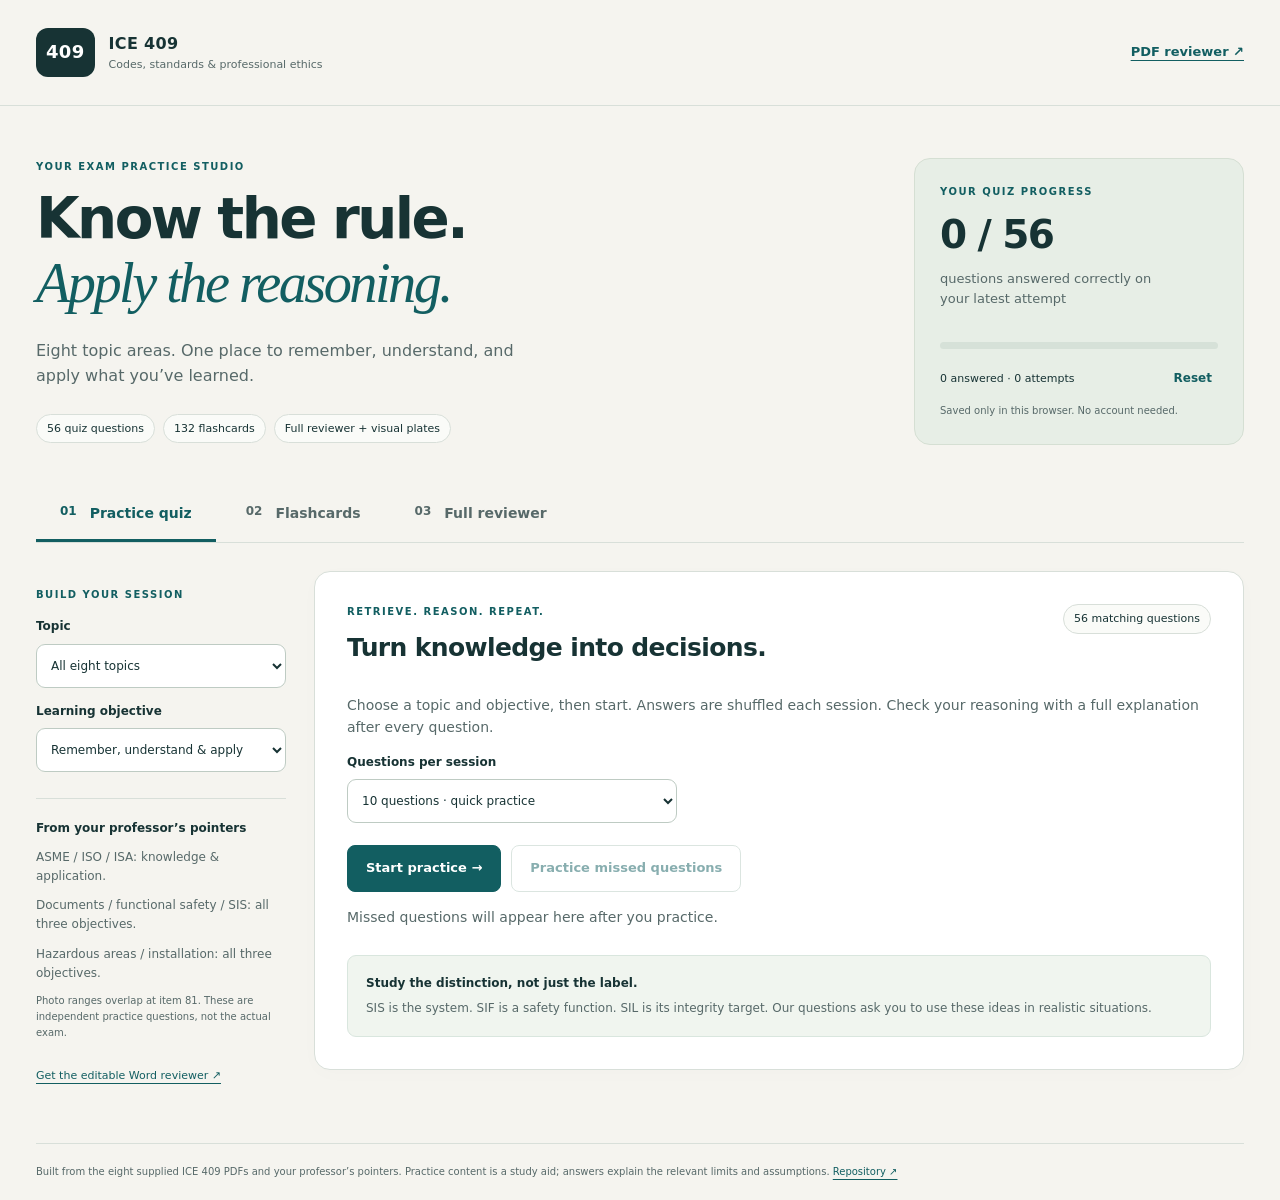
==== index.html @ d495e58f "Add interactive ICE 409 quizzes, flashcards and searchable reviewer" ====
<!doctype html>
<html lang="en">
<head>
<meta charset="utf-8"><meta name="viewport" content="width=device-width, initial-scale=1">
<meta name="theme-color" content="#133e45">
<meta name="description" content="ICE 409 practice quizzes, flashcards and a complete reviewer for ASME, ISO, ISA, functional safety, hazardous areas and installation.">
<title>ICE 409 · Practice studio</title>
<link rel="stylesheet" href="interactive/style.css">
<script defer src="interactive/core.js"></script><script defer src="interactive/data.js"></script><script defer src="interactive/app.js"></script>
</head>
<body>
<a class="skip" href="#main">Skip to study content</a>
<header><a class="brand" href="index.html" aria-label="ICE 409 Practice studio home"><span class="brand-icon">409</span><span>ICE 409<small>Codes, standards & professional ethics</small></span></a><a class="download" href="reviewers/ICE409_Complete_Reviewer.pdf">PDF reviewer ↗</a></header>
<main id="main">
<section class="intro"><div><p class="eyebrow">YOUR EXAM PRACTICE STUDIO</p><h1>Know the rule.<br><em>Apply the reasoning.</em></h1><p class="lead">Eight topic areas. One place to remember, understand, and apply what you’ve learned.</p><div class="chips"><span>56 quiz questions</span><span id="card-count"></span><span>Full reviewer + visual plates</span></div></div><aside class="progress-card"><p class="eyebrow">YOUR QUIZ PROGRESS</p><strong id="progress-number">0 / 56</strong><p>questions answered correctly on your latest attempt</p><progress id="progress-bar" value="0" max="56" aria-label="Questions answered correctly on latest attempt"></progress><div class="progress-foot"><span id="attempts">0 answered · 0 attempts</span><button class="text-btn" id="reset-progress">Reset</button></div><small id="storage-status">Saved only in this browser. No account needed.</small></aside></section>
<nav class="tabs" aria-label="Study modes"><button class="tab active" data-mode="quiz" aria-pressed="true">01 <span>Practice quiz</span></button><button class="tab" data-mode="cards" aria-pressed="false">02 <span>Flashcards</span></button><button class="tab" data-mode="reader" aria-pressed="false">03 <span>Full reviewer</span></button></nav>
<div class="study-layout"><aside class="filters"><p class="eyebrow">BUILD YOUR SESSION</p><label for="topic">Topic</label><select id="topic"><option value="all">All eight topics</option></select><label for="level">Learning objective</label><select id="level"><option value="all">Remember, understand & apply</option><option>Remember</option><option>Understand</option><option>Apply</option></select><div class="pointer-note"><strong>From your professor’s pointers</strong><p>ASME / ISO / ISA: knowledge & application.</p><p>Documents / functional safety / SIS: all three objectives.</p><p>Hazardous areas / installation: all three objectives.</p><small>Photo ranges overlap at item 81. These are independent practice questions, not the actual exam.</small></div><a href="reviewers/ICE409_Complete_Reviewer.docx" class="word-link">Get the editable Word reviewer ↗</a></aside>
<div class="content">
<section id="quiz-panel" class="panel" aria-labelledby="quiz-title"><div id="quiz-setup"><div class="section-title"><div><p class="eyebrow">RETRIEVE. REASON. REPEAT.</p><h2 id="quiz-title">Turn knowledge into decisions.</h2></div><span class="badge" id="available-count"></span></div><p class="muted">Choose a topic and objective, then start. Answers are shuffled each session. Check your reasoning with a full explanation after every question.</p><label for="length">Questions per session</label><select id="length"><option value="10">10 questions · quick practice</option><option value="20">20 questions · deeper practice</option><option value="all">All matching questions</option></select><div class="actions"><button class="primary" id="start-quiz">Start practice <span aria-hidden="true">→</span></button><button class="secondary" id="start-missed">Practice missed questions</button></div><p id="missed-info" class="small muted"></p><div class="callout"><strong>Study the distinction, not just the label.</strong><p>SIS is the system. SIF is a safety function. SIL is its integrity target. Our questions ask you to use these ideas in realistic situations.</p></div></div>
<div id="quiz-active" hidden><div class="session-top"><span id="question-step"></span><button id="finish-early" class="text-btn">Finish session</button></div><progress id="session-progress" value="0" max="10" aria-label="Session completion"></progress><div class="question-meta" id="question-meta"></div><h2 id="question-prompt" tabindex="-1"></h2><fieldset id="choices"><legend class="sr-only">Choose one answer</legend></fieldset><div class="actions"><button class="primary" id="check-answer" disabled>Check answer</button><button class="primary" id="next-question" hidden>Next question →</button></div><div id="feedback" role="status" aria-live="polite" hidden></div></div>
<div id="quiz-results" hidden><p class="eyebrow">SESSION COMPLETE</p><h2 id="result-title" tabindex="-1">Your results</h2><div id="score" class="score"></div><p id="score-summary"></p><div class="actions"><button class="primary" id="retry-missed">Retry session mistakes</button><button class="secondary" id="new-session">New session</button></div><div id="review-answers"></div></div></section>
<section id="cards-panel" class="panel" hidden aria-labelledby="cards-title"><div class="section-title"><div><p class="eyebrow">ACTIVE RECALL</p><h2 id="cards-title">Explain it before you flip.</h2></div><span class="badge" id="flash-step"></span></div><p class="muted">Say your answer first, reveal it, then decide whether to keep the card in your review pile. Your card ratings stay in this browser.</p><div class="card-toolbar"><label class="check-label"><input type="checkbox" id="only-review"> Only cards needing review</label><button class="secondary compact" id="shuffle-cards">Shuffle cards</button></div><div id="flashcard"><div id="flash-meta" class="question-meta"></div><h3 id="flash-prompt"></h3><div id="flash-answer" hidden></div><button id="flip-card" class="primary">Reveal answer</button></div><div class="actions" id="card-rating" hidden><button class="secondary" id="card-again">Review again</button><button class="primary" id="card-known">I knew this ✓</button></div><div class="card-navigation"><button class="text-btn" id="card-prev">← Previous</button><span id="card-status" class="small muted" aria-live="polite"></span><button class="text-btn" id="card-next">Next →</button></div><p class="small muted">“I knew this” is a self-assessment. Quiz progress is tracked separately.</p></section>
<section id="reader-panel" class="panel" hidden aria-labelledby="reader-title"><p class="eyebrow">YOUR COMPLETE REFERENCE</p><h2 id="reader-title">Read for understanding.</h2><p class="muted">The full reviewer, including worked examples, practice banks and original quiz answers. Topic filters apply to chapters; the objective filter applies to quizzes and cards.</p><label for="search">Search the reviewer</label><input id="search" type="search" placeholder="Try: proof test, T4, QA, corrosion…"><p id="search-count" class="small muted" aria-live="polite"></p><div class="reader-actions"><button id="expand-all" class="text-btn">Expand matches</button><button id="collapse-all" class="text-btn">Collapse chapters</button></div><div class="callout"><strong>Read the corrections before memorizing.</strong><p>Dust zones are 20/21/22; dust groups are IIIA/IIIB/IIIC. SIL is assigned to a function. The source’s ISO 9001:2026 publication claims are unverified. See “Source map and corrections” for the full notes.</p></div><div id="reader-chapters"></div><h3 class="visual-heading">Original visual references</h3><p class="muted small">Open an image to zoom. Original slide charts are retained as references; apply the reviewer’s corrections and edition-specific limitations.</p><div id="visual-gallery"></div></section>
</div></div><footer>Built from the eight supplied ICE 409 PDFs and your professor’s pointers. Practice content is a study aid; answers explain the relevant limits and assumptions. <a href="https://github.com/23-07297-dev/codes">Repository ↗</a></footer>
</main>
<dialog id="reset-dialog"><h2>Reset your study progress?</h2><p>This clears quiz history and flashcard ratings on this browser. Your files and repository are unaffected.</p><div class="actions"><button id="cancel-reset" class="secondary">Keep progress</button><button id="confirm-reset" class="primary">Reset progress</button></div></dialog>
<dialog id="visual-dialog" class="image-dialog"><div class="session-top"><button id="zoom-visual" class="text-btn">Zoom to original size</button><button id="close-visual" class="secondary compact">Close image</button></div><h2 id="visual-title"></h2><div id="visual-frame" class="zoom-frame"><img id="visual-image" alt=""></div><p id="visual-source" class="small muted"></p></dialog>
<noscript><p class="noscript">Enable JavaScript for interactive practice, or open the <a href="reviewers/ICE409_Complete_Reviewer.pdf">PDF reviewer</a>.</p></noscript>
</body></html>
---- interactive/style.css ----
:root{--bg:#f5f4ef;--ink:#173334;--muted:#576969;--teal:#125e61;--line:#d8dfd9;--white:#fff;--soft:#edf3ee;--red:#9c3438;--green:#166348}*{box-sizing:border-box}body{margin:0;background:var(--bg);color:var(--ink);font-family:system-ui,-apple-system,BlinkMacSystemFont,"Segoe UI",sans-serif;line-height:1.6}button,input,select{font:inherit}button,a,input,select{touch-action:manipulation}button{cursor:pointer}button:disabled{cursor:not-allowed;opacity:.5}a{color:var(--teal);text-underline-offset:4px}button:focus-visible,a:focus-visible,select:focus-visible,input:focus-visible,summary:focus-visible{outline:3px solid #d49b32;outline-offset:4px}[hidden]{display:none!important}header{max-width:1280px;margin:auto;padding:28px 36px;display:flex;justify-content:space-between;align-items:center;border-bottom:1px solid var(--line);gap:20px}.brand{display:flex;gap:14px;align-items:center;text-decoration:none;font-weight:750;color:var(--ink);letter-spacing:.02em}.brand small{display:block;font-size:11px;color:var(--muted);font-weight:500;letter-spacing:0}.brand-icon{background:var(--ink);color:white;border-radius:12px;padding:10px;font-size:18px}.download{font-size:13px;font-weight:650;white-space:nowrap}main{max-width:1280px;margin:auto;padding:0 36px}.intro{display:grid;grid-template-columns:1fr 330px;gap:70px;align-items:center;padding:52px 0 42px}.eyebrow{font-size:10px;letter-spacing:.15em;font-weight:800;margin:0 0 12px;color:var(--teal)}h1{font-size:clamp(34px,4.4vw,57px);line-height:1.13;letter-spacing:-.045em;margin:0 0 22px;font-weight:720}h1 em{font-family:Georgia,serif;font-weight:400;color:var(--teal)}.lead{max-width:510px;color:var(--muted);font-size:16px}.chips{display:flex;flex-wrap:wrap;gap:8px;margin-top:25px}.chips span,.badge{font-size:11px;border:1px solid var(--line);border-radius:30px;padding:5px 10px;white-space:nowrap;background:#fafbf8}.progress-card{background:#e7eee6;padding:25px;border:1px solid #d5dfd3;border-radius:16px}.progress-card strong{display:block;font-size:39px;line-height:1.2;letter-spacing:-.04em}.progress-card p:not(.eyebrow){font-size:13px;color:var(--muted);max-width:235px;margin:10px 0 18px}.progress-card small{font-size:10px;color:var(--muted);display:block}progress{appearance:none;border:none;background:#d6e1d8;width:100%;height:7px;border-radius:8px;overflow:hidden}progress::-webkit-progress-bar{background:#d6e1d8}progress::-webkit-progress-value{background:var(--teal);border-radius:8px}progress::-moz-progress-bar{background:var(--teal)}.progress-foot{display:flex;justify-content:space-between;align-items:center;font-size:11px;margin:9px 0}.text-btn{background:none;border:0;padding:6px;color:var(--teal);font-weight:650;font-size:12px}.tabs{display:flex;gap:6px;border-bottom:1px solid var(--line);margin-bottom:28px}.tab{border:0;border-bottom:3px solid transparent;background:none;padding:15px 24px;color:var(--muted);font-size:12px;font-weight:700;display:flex;gap:13px}.tab span{font-size:14px}.tab.active{color:var(--teal);border-bottom-color:var(--teal)}.study-layout{display:grid;grid-template-columns:250px minmax(0,1fr);gap:28px;align-items:start}.filters{padding:16px 0;position:sticky;top:12px}label{display:block;font-size:12px;font-weight:700;margin:14px 0 7px}select,input[type=search]{width:100%;border:1px solid #becbc3;border-radius:9px;padding:11px 10px;background:white;color:var(--ink);font-size:12px;min-height:44px}select{padding-right:5px}.pointer-note{margin:26px 0 20px;border-top:1px solid var(--line);padding-top:20px;font-size:12px}.pointer-note p{color:var(--muted);margin:10px 0}.pointer-note small{display:block;font-size:10px;color:var(--muted)}.word-link{font-size:11px}.panel{background:var(--white);border:1px solid var(--line);border-radius:16px;padding:32px;min-height:430px;box-shadow:0 4px 20px #17333404}.section-title{display:flex;justify-content:space-between;align-items:start;gap:16px}h2{font-size:25px;line-height:1.3;letter-spacing:-.025em;margin:0 0 15px}h3{font-size:20px;line-height:1.5}.muted{color:var(--muted)}.small{font-size:12px}.panel>.muted,.panel>div>.muted{font-size:14px}.actions{display:flex;flex-wrap:wrap;gap:10px;margin:22px 0 14px}.primary,.secondary{border:1px solid var(--teal);border-radius:8px;padding:12px 18px;font-size:13px;font-weight:700;min-height:44px}.primary{background:var(--teal);color:white}.primary:hover:not(:disabled){background:#0c494c}.secondary{background:white;color:var(--teal);border-color:#b8ccc2}.secondary:hover{background:var(--soft)}.compact{padding:8px 12px;font-size:11px}.callout{border:1px solid #d9e6de;background:#f0f5ef;padding:18px;border-radius:9px;margin:27px 0 0;font-size:12px}.callout p{margin:6px 0 0;color:var(--muted)}#length{max-width:330px}.session-top{display:flex;justify-content:space-between;font-size:12px;color:var(--muted);margin-bottom:9px}.question-meta{display:flex;gap:7px;flex-wrap:wrap;margin:22px 0 13px}.question-meta span{font-size:10px;background:var(--soft);border-radius:5px;padding:3px 8px;color:var(--teal);font-weight:650}#question-prompt{font-size:23px;line-height:1.45}fieldset{padding:0;border:0;margin:22px 0}.choice{display:flex;gap:12px;align-items:center;border:1px solid var(--line);padding:14px;border-radius:10px;margin:10px 0;cursor:pointer;font-size:13px;font-weight:500}.choice:has(input:checked){border-color:var(--teal);background:#f0f6f2}.choice.correct{border-color:var(--green);background:#eaf5ee}.choice.wrong{border-color:var(--red);background:#fbefec}.choice input{accent-color:var(--teal);flex-shrink:0;width:17px;height:17px}.choice-letter{font-size:11px;font-weight:750;color:var(--muted)}#feedback{border-radius:10px;padding:18px;margin:20px 0;background:#edf5ee;border-left:4px solid var(--green);font-size:14px}#feedback.incorrect{background:#fcf2ed;border-left-color:var(--red)}#feedback strong{display:block;margin-bottom:6px}#feedback p{margin:0}.score{font-size:56px;color:var(--teal);font-weight:750;letter-spacing:-.05em}#review-answers{margin-top:30px}.answer-review{padding:17px 0;border-top:1px solid var(--line);font-size:13px}.answer-review summary{cursor:pointer;font-weight:700}.answer-review p{color:var(--muted)}.answer-review small{display:block;color:var(--teal)}.card-toolbar{display:flex;align-items:center;justify-content:space-between;gap:12px;margin:20px 0}.check-label{display:flex;align-items:center;gap:9px;margin:0;font-size:12px}.check-label input{width:18px;height:18px;accent-color:var(--teal)}#flashcard{padding:25px;border:1px solid #cbdcd2;background:#f7faf6;border-radius:14px;min-height:280px}#flashcard .question-meta{margin-top:0}#flash-prompt{font-size:23px;margin:20px 0}#flash-answer{border-top:1px solid var(--line);padding-top:18px;font-size:14px;margin-bottom:20px;white-space:pre-line}#flash-answer p{color:var(--muted)}.card-navigation{display:flex;justify-content:space-between;align-items:center;gap:10px;margin-top:14px}.reader-actions{display:flex;gap:15px;margin:10px 0}.chapter{border-bottom:1px solid var(--line);padding:17px 0}.chapter summary{font-size:16px;font-weight:700;cursor:pointer;line-height:1.5}.chapter-body{font-size:13px;line-height:1.8;padding:8px 0 12px;overflow-wrap:anywhere}.chapter-body h3{font-size:16px;color:var(--teal);margin:25px 0 10px}.chapter-body p{margin:12px 0}.chapter-body ul,.chapter-body ol{padding-left:22px}.table-wrap{overflow:auto;margin:18px 0}table{border-collapse:collapse;width:100%;font-size:11px;min-width:380px}th,td{padding:10px;border:1px solid var(--line);text-align:left;vertical-align:top}th{background:var(--soft)}.visual-heading{margin-top:35px}#visual-gallery{display:grid;grid-template-columns:1fr 1fr;gap:16px}.visual{border:1px solid var(--line);border-radius:8px;overflow:hidden;margin:0}.visual img{width:100%;height:150px;object-fit:contain;background:#f0f2ec;display:block}.visual figcaption{padding:12px;font-size:11px;line-height:1.5}.visual small{display:block;color:var(--muted);font-size:10px}footer{font-size:10px;color:var(--muted);border-top:1px solid var(--line);margin:40px 0 20px;padding-top:20px;max-width:100%}footer a{white-space:nowrap}dialog{max-width:440px;padding:30px;border:1px solid var(--line);border-radius:14px;color:var(--ink)}dialog::backdrop{background:#102d2bb0}.sr-only{position:absolute;width:1px;height:1px;padding:0;overflow:hidden;clip:rect(0,0,0,0);white-space:nowrap}.skip{position:absolute;top:-100px;background:white;padding:10px;z-index:10}.skip:focus{top:0}.noscript{padding:25px;background:white}.empty{padding:30px 0;color:var(--muted)}
@media(max-width:950px){.intro{gap:30px;grid-template-columns:1fr 280px}.study-layout{grid-template-columns:210px minmax(0,1fr);gap:20px}.panel{padding:24px}.tab{padding:13px 18px}.section-title{flex-direction:column;gap:5px}.badge{align-self:flex-start}}
@media(max-width:700px){header{padding:18px 20px}.brand small{font-size:9px;max-width:180px}.brand-icon{font-size:14px;padding:8px}.download{font-size:10px}main{padding:0 18px}.intro{padding:30px 0 24px;grid-template-columns:1fr;gap:25px}.progress-card{padding:19px}.progress-card strong{font-size:32px}.progress-card p:not(.eyebrow){max-width:none;margin:5px 0 12px}.tabs{gap:0;justify-content:space-between}.tab{padding:12px 5px;gap:5px;font-size:10px}.tab span{font-size:12px}.study-layout{display:block}.filters{position:static;padding:0 0 22px;display:grid;grid-template-columns:1fr 1fr;gap:6px 12px}.filters>.eyebrow{grid-column:1/-1;margin-bottom:0}.filters label{margin-top:6px}.filters label[for=topic]{grid-column:1;grid-row:2}.filters label[for=level]{grid-column:2;grid-row:2}.filters select{grid-row:3;min-width:0}.pointer-note{grid-column:1/-1;margin:10px 0 0;padding:10px 0 0}.pointer-note p{display:none}.pointer-note small{margin-top:5px}.word-link{grid-column:1/-1}.panel{padding:22px 18px;min-height:360px}h2{font-size:22px}#question-prompt,#flash-prompt{font-size:20px}.choice{padding:12px 10px}.actions .primary,.actions .secondary{flex-grow:1;text-align:center}#visual-gallery{grid-template-columns:1fr}.card-toolbar{align-items:flex-start}.chips span{font-size:10px}#flashcard{padding:18px}}
@media(prefers-reduced-motion:no-preference){button,a{transition:background .15s,color .15s}details[open] .chapter-body{animation:reveal .18s ease-out}@keyframes reveal{from{opacity:.2;transform:translateY(3px)}to{opacity:1;transform:translateY(0)}}}
@media print{header,.intro,.tabs,.filters,footer,.reader-actions,.callout,#search,label[for=search],#search-count{display:none!important}main{padding:0}.study-layout{display:block}.panel{border:0;padding:0}#quiz-panel,#cards-panel{display:none!important}#reader-panel{display:block!important}.chapter{break-inside:auto}#visual-gallery{display:none}}
.image-dialog{max-width:95vw;width:1000px;max-height:95vh;padding:22px}.image-dialog h2{font-size:18px}.zoom-frame{overflow:auto;max-height:70vh;text-align:center;background:#f1f3ef}.zoom-frame img{max-width:100%;max-height:67vh;object-fit:contain;vertical-align:middle}.zoom-frame.zoomed img{max-width:none;max-height:none}.image-dialog .session-top{gap:14px}
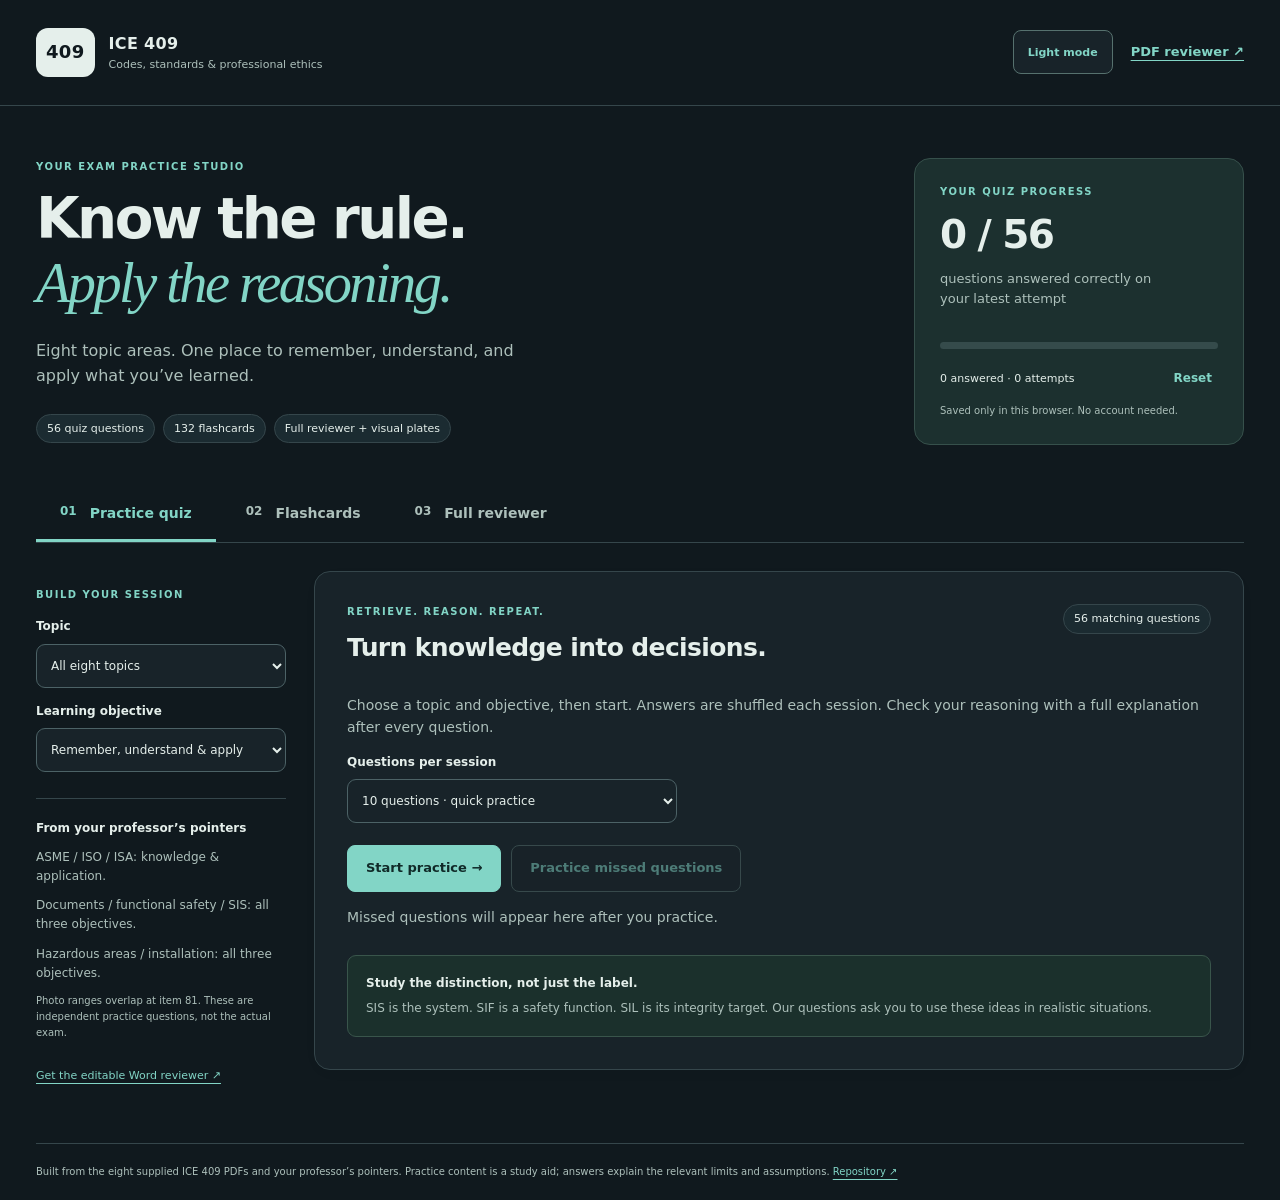
==== commit 9387c2ac: "Add default dark mode with a persistent appearance toggle" ====
--- a/index.html
+++ b/index.html
@@ -1,8 +1,15 @@
 <!doctype html>
-<html lang="en">
+<html lang="en" data-theme="dark">
 <head>
 <meta charset="utf-8"><meta name="viewport" content="width=device-width, initial-scale=1">
-<meta name="theme-color" content="#133e45">
+<meta name="theme-color" content="#10191e">
+<script>
+// Apply the saved appearance before the first paint; dark mode is the default.
+try {
+  const savedTheme = localStorage.getItem('ice409-theme');
+  document.documentElement.dataset.theme = savedTheme === 'light' ? 'light' : 'dark';
+} catch { document.documentElement.dataset.theme = 'dark'; }
+</script>
 <meta name="description" content="ICE 409 practice quizzes, flashcards and a complete reviewer for ASME, ISO, ISA, functional safety, hazardous areas and installation.">
 <title>ICE 409 · Practice studio</title>
 <link rel="stylesheet" href="interactive/style.css">
@@ -10,7 +17,7 @@
 </head>
 <body>
 <a class="skip" href="#main">Skip to study content</a>
-<header><a class="brand" href="index.html" aria-label="ICE 409 Practice studio home"><span class="brand-icon">409</span><span>ICE 409<small>Codes, standards & professional ethics</small></span></a><a class="download" href="reviewers/ICE409_Complete_Reviewer.pdf">PDF reviewer ↗</a></header>
+<header><a class="brand" href="index.html" aria-label="ICE 409 Practice studio home"><span class="brand-icon">409</span><span>ICE 409<small>Codes, standards & professional ethics</small></span></a><div class="header-actions"><button id="theme-toggle" class="secondary compact" type="button" aria-pressed="true" aria-label="Dark mode">Light mode</button><a class="download" href="reviewers/ICE409_Complete_Reviewer.pdf">PDF reviewer ↗</a></div></header>
 <main id="main">
 <section class="intro"><div><p class="eyebrow">YOUR EXAM PRACTICE STUDIO</p><h1>Know the rule.<br><em>Apply the reasoning.</em></h1><p class="lead">Eight topic areas. One place to remember, understand, and apply what you’ve learned.</p><div class="chips"><span>56 quiz questions</span><span id="card-count"></span><span>Full reviewer + visual plates</span></div></div><aside class="progress-card"><p class="eyebrow">YOUR QUIZ PROGRESS</p><strong id="progress-number">0 / 56</strong><p>questions answered correctly on your latest attempt</p><progress id="progress-bar" value="0" max="56" aria-label="Questions answered correctly on latest attempt"></progress><div class="progress-foot"><span id="attempts">0 answered · 0 attempts</span><button class="text-btn" id="reset-progress">Reset</button></div><small id="storage-status">Saved only in this browser. No account needed.</small></aside></section>
 <nav class="tabs" aria-label="Study modes"><button class="tab active" data-mode="quiz" aria-pressed="true">01 <span>Practice quiz</span></button><button class="tab" data-mode="cards" aria-pressed="false">02 <span>Flashcards</span></button><button class="tab" data-mode="reader" aria-pressed="false">03 <span>Full reviewer</span></button></nav>
--- a/interactive/style.css
+++ b/interactive/style.css
@@ -1,6 +1,42 @@
-:root{--bg:#f5f4ef;--ink:#173334;--muted:#576969;--teal:#125e61;--line:#d8dfd9;--white:#fff;--soft:#edf3ee;--red:#9c3438;--green:#166348}*{box-sizing:border-box}body{margin:0;background:var(--bg);color:var(--ink);font-family:system-ui,-apple-system,BlinkMacSystemFont,"Segoe UI",sans-serif;line-height:1.6}button,input,select{font:inherit}button,a,input,select{touch-action:manipulation}button{cursor:pointer}button:disabled{cursor:not-allowed;opacity:.5}a{color:var(--teal);text-underline-offset:4px}button:focus-visible,a:focus-visible,select:focus-visible,input:focus-visible,summary:focus-visible{outline:3px solid #d49b32;outline-offset:4px}[hidden]{display:none!important}header{max-width:1280px;margin:auto;padding:28px 36px;display:flex;justify-content:space-between;align-items:center;border-bottom:1px solid var(--line);gap:20px}.brand{display:flex;gap:14px;align-items:center;text-decoration:none;font-weight:750;color:var(--ink);letter-spacing:.02em}.brand small{display:block;font-size:11px;color:var(--muted);font-weight:500;letter-spacing:0}.brand-icon{background:var(--ink);color:white;border-radius:12px;padding:10px;font-size:18px}.download{font-size:13px;font-weight:650;white-space:nowrap}main{max-width:1280px;margin:auto;padding:0 36px}.intro{display:grid;grid-template-columns:1fr 330px;gap:70px;align-items:center;padding:52px 0 42px}.eyebrow{font-size:10px;letter-spacing:.15em;font-weight:800;margin:0 0 12px;color:var(--teal)}h1{font-size:clamp(34px,4.4vw,57px);line-height:1.13;letter-spacing:-.045em;margin:0 0 22px;font-weight:720}h1 em{font-family:Georgia,serif;font-weight:400;color:var(--teal)}.lead{max-width:510px;color:var(--muted);font-size:16px}.chips{display:flex;flex-wrap:wrap;gap:8px;margin-top:25px}.chips span,.badge{font-size:11px;border:1px solid var(--line);border-radius:30px;padding:5px 10px;white-space:nowrap;background:#fafbf8}.progress-card{background:#e7eee6;padding:25px;border:1px solid #d5dfd3;border-radius:16px}.progress-card strong{display:block;font-size:39px;line-height:1.2;letter-spacing:-.04em}.progress-card p:not(.eyebrow){font-size:13px;color:var(--muted);max-width:235px;margin:10px 0 18px}.progress-card small{font-size:10px;color:var(--muted);display:block}progress{appearance:none;border:none;background:#d6e1d8;width:100%;height:7px;border-radius:8px;overflow:hidden}progress::-webkit-progress-bar{background:#d6e1d8}progress::-webkit-progress-value{background:var(--teal);border-radius:8px}progress::-moz-progress-bar{background:var(--teal)}.progress-foot{display:flex;justify-content:space-between;align-items:center;font-size:11px;margin:9px 0}.text-btn{background:none;border:0;padding:6px;color:var(--teal);font-weight:650;font-size:12px}.tabs{display:flex;gap:6px;border-bottom:1px solid var(--line);margin-bottom:28px}.tab{border:0;border-bottom:3px solid transparent;background:none;padding:15px 24px;color:var(--muted);font-size:12px;font-weight:700;display:flex;gap:13px}.tab span{font-size:14px}.tab.active{color:var(--teal);border-bottom-color:var(--teal)}.study-layout{display:grid;grid-template-columns:250px minmax(0,1fr);gap:28px;align-items:start}.filters{padding:16px 0;position:sticky;top:12px}label{display:block;font-size:12px;font-weight:700;margin:14px 0 7px}select,input[type=search]{width:100%;border:1px solid #becbc3;border-radius:9px;padding:11px 10px;background:white;color:var(--ink);font-size:12px;min-height:44px}select{padding-right:5px}.pointer-note{margin:26px 0 20px;border-top:1px solid var(--line);padding-top:20px;font-size:12px}.pointer-note p{color:var(--muted);margin:10px 0}.pointer-note small{display:block;font-size:10px;color:var(--muted)}.word-link{font-size:11px}.panel{background:var(--white);border:1px solid var(--line);border-radius:16px;padding:32px;min-height:430px;box-shadow:0 4px 20px #17333404}.section-title{display:flex;justify-content:space-between;align-items:start;gap:16px}h2{font-size:25px;line-height:1.3;letter-spacing:-.025em;margin:0 0 15px}h3{font-size:20px;line-height:1.5}.muted{color:var(--muted)}.small{font-size:12px}.panel>.muted,.panel>div>.muted{font-size:14px}.actions{display:flex;flex-wrap:wrap;gap:10px;margin:22px 0 14px}.primary,.secondary{border:1px solid var(--teal);border-radius:8px;padding:12px 18px;font-size:13px;font-weight:700;min-height:44px}.primary{background:var(--teal);color:white}.primary:hover:not(:disabled){background:#0c494c}.secondary{background:white;color:var(--teal);border-color:#b8ccc2}.secondary:hover{background:var(--soft)}.compact{padding:8px 12px;font-size:11px}.callout{border:1px solid #d9e6de;background:#f0f5ef;padding:18px;border-radius:9px;margin:27px 0 0;font-size:12px}.callout p{margin:6px 0 0;color:var(--muted)}#length{max-width:330px}.session-top{display:flex;justify-content:space-between;font-size:12px;color:var(--muted);margin-bottom:9px}.question-meta{display:flex;gap:7px;flex-wrap:wrap;margin:22px 0 13px}.question-meta span{font-size:10px;background:var(--soft);border-radius:5px;padding:3px 8px;color:var(--teal);font-weight:650}#question-prompt{font-size:23px;line-height:1.45}fieldset{padding:0;border:0;margin:22px 0}.choice{display:flex;gap:12px;align-items:center;border:1px solid var(--line);padding:14px;border-radius:10px;margin:10px 0;cursor:pointer;font-size:13px;font-weight:500}.choice:has(input:checked){border-color:var(--teal);background:#f0f6f2}.choice.correct{border-color:var(--green);background:#eaf5ee}.choice.wrong{border-color:var(--red);background:#fbefec}.choice input{accent-color:var(--teal);flex-shrink:0;width:17px;height:17px}.choice-letter{font-size:11px;font-weight:750;color:var(--muted)}#feedback{border-radius:10px;padding:18px;margin:20px 0;background:#edf5ee;border-left:4px solid var(--green);font-size:14px}#feedback.incorrect{background:#fcf2ed;border-left-color:var(--red)}#feedback strong{display:block;margin-bottom:6px}#feedback p{margin:0}.score{font-size:56px;color:var(--teal);font-weight:750;letter-spacing:-.05em}#review-answers{margin-top:30px}.answer-review{padding:17px 0;border-top:1px solid var(--line);font-size:13px}.answer-review summary{cursor:pointer;font-weight:700}.answer-review p{color:var(--muted)}.answer-review small{display:block;color:var(--teal)}.card-toolbar{display:flex;align-items:center;justify-content:space-between;gap:12px;margin:20px 0}.check-label{display:flex;align-items:center;gap:9px;margin:0;font-size:12px}.check-label input{width:18px;height:18px;accent-color:var(--teal)}#flashcard{padding:25px;border:1px solid #cbdcd2;background:#f7faf6;border-radius:14px;min-height:280px}#flashcard .question-meta{margin-top:0}#flash-prompt{font-size:23px;margin:20px 0}#flash-answer{border-top:1px solid var(--line);padding-top:18px;font-size:14px;margin-bottom:20px;white-space:pre-line}#flash-answer p{color:var(--muted)}.card-navigation{display:flex;justify-content:space-between;align-items:center;gap:10px;margin-top:14px}.reader-actions{display:flex;gap:15px;margin:10px 0}.chapter{border-bottom:1px solid var(--line);padding:17px 0}.chapter summary{font-size:16px;font-weight:700;cursor:pointer;line-height:1.5}.chapter-body{font-size:13px;line-height:1.8;padding:8px 0 12px;overflow-wrap:anywhere}.chapter-body h3{font-size:16px;color:var(--teal);margin:25px 0 10px}.chapter-body p{margin:12px 0}.chapter-body ul,.chapter-body ol{padding-left:22px}.table-wrap{overflow:auto;margin:18px 0}table{border-collapse:collapse;width:100%;font-size:11px;min-width:380px}th,td{padding:10px;border:1px solid var(--line);text-align:left;vertical-align:top}th{background:var(--soft)}.visual-heading{margin-top:35px}#visual-gallery{display:grid;grid-template-columns:1fr 1fr;gap:16px}.visual{border:1px solid var(--line);border-radius:8px;overflow:hidden;margin:0}.visual img{width:100%;height:150px;object-fit:contain;background:#f0f2ec;display:block}.visual figcaption{padding:12px;font-size:11px;line-height:1.5}.visual small{display:block;color:var(--muted);font-size:10px}footer{font-size:10px;color:var(--muted);border-top:1px solid var(--line);margin:40px 0 20px;padding-top:20px;max-width:100%}footer a{white-space:nowrap}dialog{max-width:440px;padding:30px;border:1px solid var(--line);border-radius:14px;color:var(--ink)}dialog::backdrop{background:#102d2bb0}.sr-only{position:absolute;width:1px;height:1px;padding:0;overflow:hidden;clip:rect(0,0,0,0);white-space:nowrap}.skip{position:absolute;top:-100px;background:white;padding:10px;z-index:10}.skip:focus{top:0}.noscript{padding:25px;background:white}.empty{padding:30px 0;color:var(--muted)}
+/* Shared appearance tokens. Source slide images retain their original colors. */
+:root {
+  color-scheme: light;
+  --bg:#f5f4ef; --ink:#173334; --muted:#576969; --teal:#125e61;
+  --line:#d8dfd9; --white:#fff; --soft:#edf3ee; --red:#9c3438; --green:#166348;
+  --chip:#fafbf8; --progress-card:#e7eee6; --progress-border:#d5dfd3;
+  --track:#d6e1d8; --input-border:#becbc3; --secondary-border:#b8ccc2;
+  --callout:#f0f5ef; --callout-border:#d9e6de; --selected:#f0f6f2;
+  --correct:#eaf5ee; --wrong:#fbefec; --feedback:#edf5ee; --feedback-wrong:#fcf2ed;
+  --flash:#f7faf6; --flash-border:#cbdcd2; --image-mat:#f0f2ec;
+  --zoom-mat:#f1f3ef; --button-bg:#125e61; --button-text:#fff; --button-hover:#0c494c;
+}
+:root[data-theme="dark"] {
+  color-scheme: dark;
+  --bg:#10191e; --ink:#e5efeb; --muted:#adc0bb; --teal:#82d5c6;
+  --line:#35464b; --white:#182329; --soft:#22363a; --red:#ffb3ad; --green:#9cdbb8;
+  --chip:#1b2b31; --progress-card:#1c302f; --progress-border:#36504b;
+  --track:#354b4b; --input-border:#4c6266; --secondary-border:#56716e;
+  --callout:#1b302c; --callout-border:#39554b; --selected:#223c3d;
+  --correct:#193b30; --wrong:#452a2c; --feedback:#19372d; --feedback-wrong:#3e282b;
+  --flash:#1a2c30; --flash-border:#3a5758; --image-mat:#202e33;
+  --zoom-mat:#10191e; --button-bg:#82d5c6; --button-text:#102a28; --button-hover:#a0e4d8;
+}
+*{box-sizing:border-box}body{margin:0;background:var(--bg);color:var(--ink);font-family:system-ui,-apple-system,BlinkMacSystemFont,"Segoe UI",sans-serif;line-height:1.6}button,input,select{font:inherit}button,a,input,select{touch-action:manipulation}button{cursor:pointer}button:disabled{cursor:not-allowed;opacity:.5}a{color:var(--teal);text-underline-offset:4px}button:focus-visible,a:focus-visible,select:focus-visible,input:focus-visible,summary:focus-visible{outline:3px solid #d49b32;outline-offset:4px}[hidden]{display:none!important}header{max-width:1280px;margin:auto;padding:28px 36px;display:flex;justify-content:space-between;align-items:center;border-bottom:1px solid var(--line);gap:20px}.brand{display:flex;gap:14px;align-items:center;text-decoration:none;font-weight:750;color:var(--ink);letter-spacing:.02em}.brand small{display:block;font-size:11px;color:var(--muted);font-weight:500;letter-spacing:0}.brand-icon{background:var(--ink);color:var(--bg);border-radius:12px;padding:10px;font-size:18px}.download{font-size:13px;font-weight:650;white-space:nowrap}main{max-width:1280px;margin:auto;padding:0 36px}.intro{display:grid;grid-template-columns:1fr 330px;gap:70px;align-items:center;padding:52px 0 42px}.eyebrow{font-size:10px;letter-spacing:.15em;font-weight:800;margin:0 0 12px;color:var(--teal)}h1{font-size:clamp(34px,4.4vw,57px);line-height:1.13;letter-spacing:-.045em;margin:0 0 22px;font-weight:720}h1 em{font-family:Georgia,serif;font-weight:400;color:var(--teal)}.lead{max-width:510px;color:var(--muted);font-size:16px}.chips{display:flex;flex-wrap:wrap;gap:8px;margin-top:25px}.chips span,.badge{font-size:11px;border:1px solid var(--line);border-radius:30px;padding:5px 10px;white-space:nowrap;background:var(--chip)}.progress-card{background:var(--progress-card);padding:25px;border:1px solid var(--progress-border);border-radius:16px}.progress-card strong{display:block;font-size:39px;line-height:1.2;letter-spacing:-.04em}.progress-card p:not(.eyebrow){font-size:13px;color:var(--muted);max-width:235px;margin:10px 0 18px}.progress-card small{font-size:10px;color:var(--muted);display:block}progress{appearance:none;border:none;background:var(--track);width:100%;height:7px;border-radius:8px;overflow:hidden}progress::-webkit-progress-bar{background:var(--track)}progress::-webkit-progress-value{background:var(--teal);border-radius:8px}progress::-moz-progress-bar{background:var(--teal)}.progress-foot{display:flex;justify-content:space-between;align-items:center;font-size:11px;margin:9px 0}.text-btn{background:none;border:0;padding:6px;color:var(--teal);font-weight:650;font-size:12px}.tabs{display:flex;gap:6px;border-bottom:1px solid var(--line);margin-bottom:28px}.tab{border:0;border-bottom:3px solid transparent;background:none;padding:15px 24px;color:var(--muted);font-size:12px;font-weight:700;display:flex;gap:13px}.tab span{font-size:14px}.tab.active{color:var(--teal);border-bottom-color:var(--teal)}.study-layout{display:grid;grid-template-columns:250px minmax(0,1fr);gap:28px;align-items:start}.filters{padding:16px 0;position:sticky;top:12px}label{display:block;font-size:12px;font-weight:700;margin:14px 0 7px}select,input[type=search]{width:100%;border:1px solid var(--input-border);border-radius:9px;padding:11px 10px;background:var(--white);color:var(--ink);font-size:12px;min-height:44px}select{padding-right:5px}.pointer-note{margin:26px 0 20px;border-top:1px solid var(--line);padding-top:20px;font-size:12px}.pointer-note p{color:var(--muted);margin:10px 0}.pointer-note small{display:block;font-size:10px;color:var(--muted)}.word-link{font-size:11px}.panel{background:var(--white);border:1px solid var(--line);border-radius:16px;padding:32px;min-height:430px;box-shadow:0 4px 20px #17333404}.section-title{display:flex;justify-content:space-between;align-items:start;gap:16px}h2{font-size:25px;line-height:1.3;letter-spacing:-.025em;margin:0 0 15px}h3{font-size:20px;line-height:1.5}.muted{color:var(--muted)}.small{font-size:12px}.panel>.muted,.panel>div>.muted{font-size:14px}.actions{display:flex;flex-wrap:wrap;gap:10px;margin:22px 0 14px}.primary,.secondary{border:1px solid var(--teal);border-radius:8px;padding:12px 18px;font-size:13px;font-weight:700;min-height:44px}.primary{background:var(--button-bg);color:var(--button-text)}.primary:hover:not(:disabled){background:var(--button-hover)}.secondary{background:var(--white);color:var(--teal);border-color:var(--secondary-border)}.secondary:hover{background:var(--soft)}.compact{padding:8px 12px;font-size:11px}.callout{border:1px solid var(--callout-border);background:var(--callout);padding:18px;border-radius:9px;margin:27px 0 0;font-size:12px}.callout p{margin:6px 0 0;color:var(--muted)}#length{max-width:330px}.session-top{display:flex;justify-content:space-between;font-size:12px;color:var(--muted);margin-bottom:9px}.question-meta{display:flex;gap:7px;flex-wrap:wrap;margin:22px 0 13px}.question-meta span{font-size:10px;background:var(--soft);border-radius:5px;padding:3px 8px;color:var(--teal);font-weight:650}#question-prompt{font-size:23px;line-height:1.45}fieldset{padding:0;border:0;margin:22px 0}.choice{display:flex;gap:12px;align-items:center;border:1px solid var(--line);padding:14px;border-radius:10px;margin:10px 0;cursor:pointer;font-size:13px;font-weight:500}.choice:has(input:checked){border-color:var(--teal);background:var(--selected)}.choice.correct,.choice.correct:has(input:checked){border-color:var(--green);background:var(--correct)}.choice.wrong,.choice.wrong:has(input:checked){border-color:var(--red);background:var(--wrong)}.choice input{accent-color:var(--teal);flex-shrink:0;width:17px;height:17px}.choice-letter{font-size:11px;font-weight:750;color:var(--muted)}#feedback{border-radius:10px;padding:18px;margin:20px 0;background:var(--feedback);border-left:4px solid var(--green);font-size:14px}#feedback.incorrect{background:var(--feedback-wrong);border-left-color:var(--red)}#feedback strong{display:block;margin-bottom:6px}#feedback p{margin:0}.score{font-size:56px;color:var(--teal);font-weight:750;letter-spacing:-.05em}#review-answers{margin-top:30px}.answer-review{padding:17px 0;border-top:1px solid var(--line);font-size:13px}.answer-review summary{cursor:pointer;font-weight:700}.answer-review p{color:var(--muted)}.answer-review small{display:block;color:var(--teal)}.card-toolbar{display:flex;align-items:center;justify-content:space-between;gap:12px;margin:20px 0}.check-label{display:flex;align-items:center;gap:9px;margin:0;font-size:12px}.check-label input{width:18px;height:18px;accent-color:var(--teal)}#flashcard{padding:25px;border:1px solid var(--flash-border);background:var(--flash);border-radius:14px;min-height:280px}#flashcard .question-meta{margin-top:0}#flash-prompt{font-size:23px;margin:20px 0}#flash-answer{border-top:1px solid var(--line);padding-top:18px;font-size:14px;margin-bottom:20px;white-space:pre-line}#flash-answer p{color:var(--muted)}.card-navigation{display:flex;justify-content:space-between;align-items:center;gap:10px;margin-top:14px}.reader-actions{display:flex;gap:15px;margin:10px 0}.chapter{border-bottom:1px solid var(--line);padding:17px 0}.chapter summary{font-size:16px;font-weight:700;cursor:pointer;line-height:1.5}.chapter-body{font-size:13px;line-height:1.8;padding:8px 0 12px;overflow-wrap:anywhere}.chapter-body h3{font-size:16px;color:var(--teal);margin:25px 0 10px}.chapter-body p{margin:12px 0}.chapter-body ul,.chapter-body ol{padding-left:22px}.table-wrap{overflow:auto;margin:18px 0}table{border-collapse:collapse;width:100%;font-size:11px;min-width:380px}th,td{padding:10px;border:1px solid var(--line);text-align:left;vertical-align:top}th{background:var(--soft)}.visual-heading{margin-top:35px}#visual-gallery{display:grid;grid-template-columns:1fr 1fr;gap:16px}.visual{border:1px solid var(--line);border-radius:8px;overflow:hidden;margin:0}.visual img{width:100%;height:150px;object-fit:contain;background:var(--image-mat);display:block}.visual figcaption{padding:12px;font-size:11px;line-height:1.5}.visual small{display:block;color:var(--muted);font-size:10px}footer{font-size:10px;color:var(--muted);border-top:1px solid var(--line);margin:40px 0 20px;padding-top:20px;max-width:100%}footer a{white-space:nowrap}dialog{max-width:440px;padding:30px;border:1px solid var(--line);border-radius:14px;background:var(--white);color:var(--ink)}dialog::backdrop{background:#102d2bb0}.sr-only{position:absolute;width:1px;height:1px;padding:0;overflow:hidden;clip:rect(0,0,0,0);white-space:nowrap}.skip{position:absolute;top:-100px;background:var(--white);padding:10px;z-index:10}.skip:focus{top:0}.noscript{padding:25px;background:var(--white)}.empty{padding:30px 0;color:var(--muted)}
 @media(max-width:950px){.intro{gap:30px;grid-template-columns:1fr 280px}.study-layout{grid-template-columns:210px minmax(0,1fr);gap:20px}.panel{padding:24px}.tab{padding:13px 18px}.section-title{flex-direction:column;gap:5px}.badge{align-self:flex-start}}
 @media(max-width:700px){header{padding:18px 20px}.brand small{font-size:9px;max-width:180px}.brand-icon{font-size:14px;padding:8px}.download{font-size:10px}main{padding:0 18px}.intro{padding:30px 0 24px;grid-template-columns:1fr;gap:25px}.progress-card{padding:19px}.progress-card strong{font-size:32px}.progress-card p:not(.eyebrow){max-width:none;margin:5px 0 12px}.tabs{gap:0;justify-content:space-between}.tab{padding:12px 5px;gap:5px;font-size:10px}.tab span{font-size:12px}.study-layout{display:block}.filters{position:static;padding:0 0 22px;display:grid;grid-template-columns:1fr 1fr;gap:6px 12px}.filters>.eyebrow{grid-column:1/-1;margin-bottom:0}.filters label{margin-top:6px}.filters label[for=topic]{grid-column:1;grid-row:2}.filters label[for=level]{grid-column:2;grid-row:2}.filters select{grid-row:3;min-width:0}.pointer-note{grid-column:1/-1;margin:10px 0 0;padding:10px 0 0}.pointer-note p{display:none}.pointer-note small{margin-top:5px}.word-link{grid-column:1/-1}.panel{padding:22px 18px;min-height:360px}h2{font-size:22px}#question-prompt,#flash-prompt{font-size:20px}.choice{padding:12px 10px}.actions .primary,.actions .secondary{flex-grow:1;text-align:center}#visual-gallery{grid-template-columns:1fr}.card-toolbar{align-items:flex-start}.chips span{font-size:10px}#flashcard{padding:18px}}
 @media(prefers-reduced-motion:no-preference){button,a{transition:background .15s,color .15s}details[open] .chapter-body{animation:reveal .18s ease-out}@keyframes reveal{from{opacity:.2;transform:translateY(3px)}to{opacity:1;transform:translateY(0)}}}
 @media print{header,.intro,.tabs,.filters,footer,.reader-actions,.callout,#search,label[for=search],#search-count{display:none!important}main{padding:0}.study-layout{display:block}.panel{border:0;padding:0}#quiz-panel,#cards-panel{display:none!important}#reader-panel{display:block!important}.chapter{break-inside:auto}#visual-gallery{display:none}}
-.image-dialog{max-width:95vw;width:1000px;max-height:95vh;padding:22px}.image-dialog h2{font-size:18px}.zoom-frame{overflow:auto;max-height:70vh;text-align:center;background:#f1f3ef}.zoom-frame img{max-width:100%;max-height:67vh;object-fit:contain;vertical-align:middle}.zoom-frame.zoomed img{max-width:none;max-height:none}.image-dialog .session-top{gap:14px}
+.image-dialog{max-width:95vw;width:1000px;max-height:95vh;padding:22px}.image-dialog h2{font-size:18px}.zoom-frame{overflow:auto;max-height:70vh;text-align:center;background:var(--zoom-mat)}.zoom-frame img{max-width:100%;max-height:67vh;object-fit:contain;vertical-align:middle}.zoom-frame.zoomed img{max-width:none;max-height:none}.image-dialog .session-top{gap:14px}
+
+header { flex-wrap:wrap; }
+.header-actions { display:flex; align-items:center; gap:18px; flex-wrap:wrap; }
+#theme-toggle { min-width:100px; }
+input::placeholder { color:var(--muted); opacity:1; }
+@media(max-width:700px) {
+  .header-actions { margin-left:auto; gap:12px; }
+  #theme-toggle { min-width:92px; }
+}
+@media print {
+  :root[data-theme] { color-scheme:light; --bg:white; --white:white; --ink:#173334; --muted:#576969; --teal:#125e61; --line:#d8dfd9; --soft:#edf3ee; }
+  body { background:white; color:#173334; }
+}
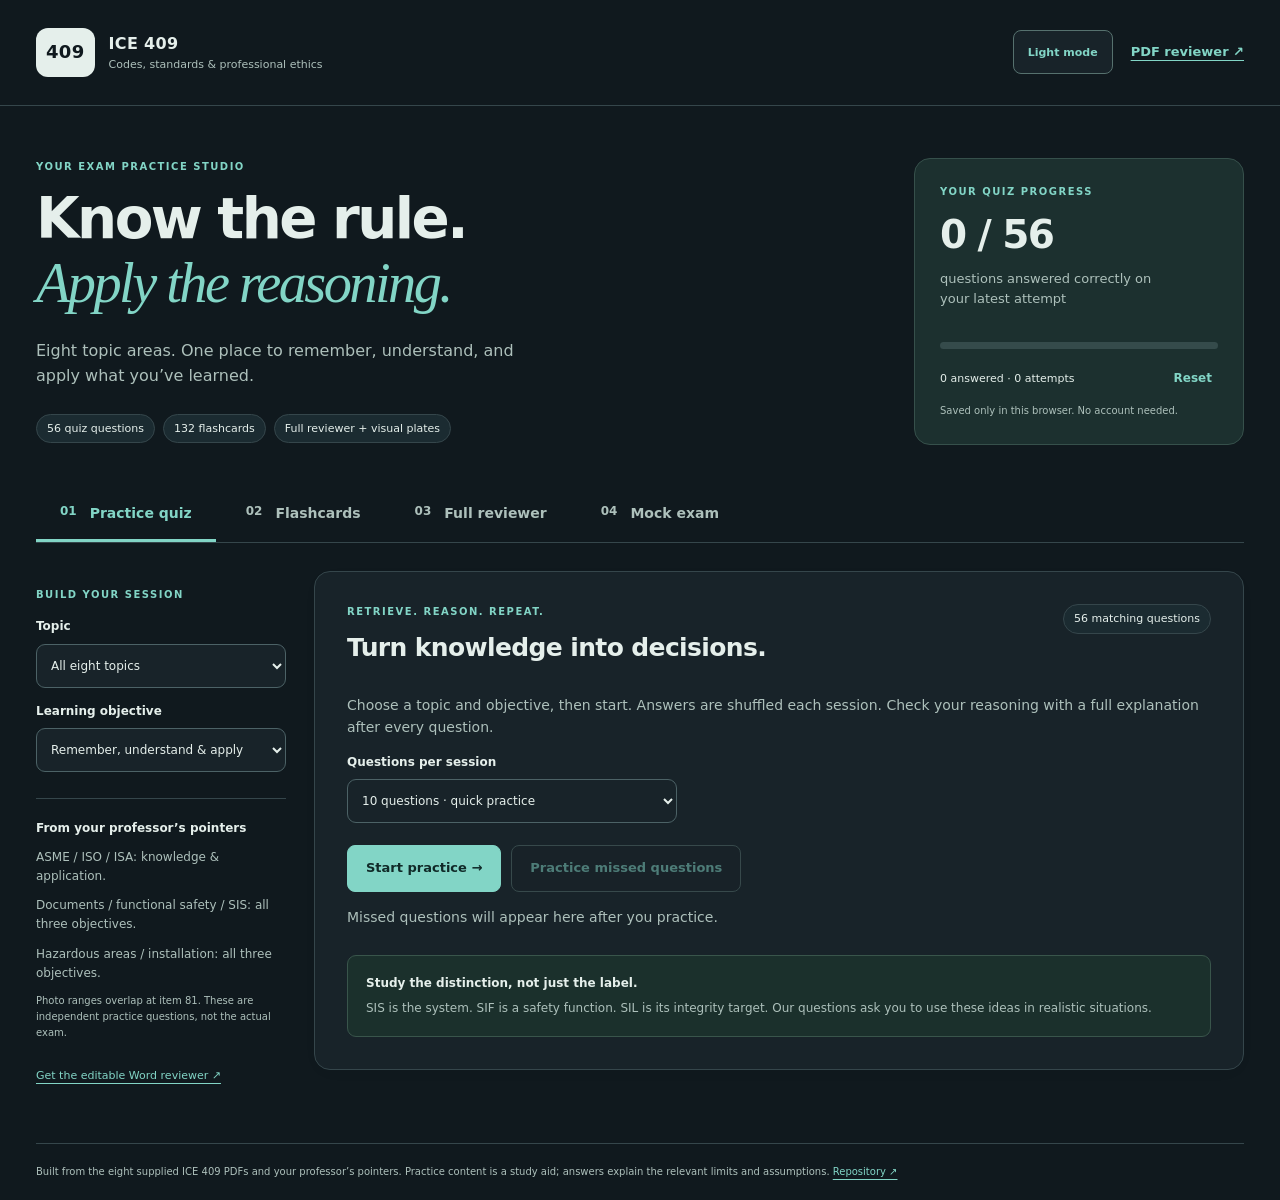
==== commit e55b555d: "Add 97-item timed mock exam and printable exam with answer key" ====
--- a/index.html
+++ b/index.html
@@ -13,14 +13,14 @@
 <meta name="description" content="ICE 409 practice quizzes, flashcards and a complete reviewer for ASME, ISO, ISA, functional safety, hazardous areas and installation.">
 <title>ICE 409 · Practice studio</title>
 <link rel="stylesheet" href="interactive/style.css">
-<script defer src="interactive/core.js"></script><script defer src="interactive/data.js"></script><script defer src="interactive/app.js"></script>
+<script defer src="interactive/core.js"></script><script defer src="interactive/data.js"></script><script defer src="interactive/app.js"></script><script defer src="interactive/exam-core.js"></script><script defer src="interactive/mock-data.js"></script><script defer src="interactive/exam.js"></script>
 </head>
 <body>
 <a class="skip" href="#main">Skip to study content</a>
 <header><a class="brand" href="index.html" aria-label="ICE 409 Practice studio home"><span class="brand-icon">409</span><span>ICE 409<small>Codes, standards & professional ethics</small></span></a><div class="header-actions"><button id="theme-toggle" class="secondary compact" type="button" aria-pressed="true" aria-label="Dark mode">Light mode</button><a class="download" href="reviewers/ICE409_Complete_Reviewer.pdf">PDF reviewer ↗</a></div></header>
 <main id="main">
 <section class="intro"><div><p class="eyebrow">YOUR EXAM PRACTICE STUDIO</p><h1>Know the rule.<br><em>Apply the reasoning.</em></h1><p class="lead">Eight topic areas. One place to remember, understand, and apply what you’ve learned.</p><div class="chips"><span>56 quiz questions</span><span id="card-count"></span><span>Full reviewer + visual plates</span></div></div><aside class="progress-card"><p class="eyebrow">YOUR QUIZ PROGRESS</p><strong id="progress-number">0 / 56</strong><p>questions answered correctly on your latest attempt</p><progress id="progress-bar" value="0" max="56" aria-label="Questions answered correctly on latest attempt"></progress><div class="progress-foot"><span id="attempts">0 answered · 0 attempts</span><button class="text-btn" id="reset-progress">Reset</button></div><small id="storage-status">Saved only in this browser. No account needed.</small></aside></section>
-<nav class="tabs" aria-label="Study modes"><button class="tab active" data-mode="quiz" aria-pressed="true">01 <span>Practice quiz</span></button><button class="tab" data-mode="cards" aria-pressed="false">02 <span>Flashcards</span></button><button class="tab" data-mode="reader" aria-pressed="false">03 <span>Full reviewer</span></button></nav>
+<nav class="tabs" aria-label="Study modes"><button class="tab active" data-mode="quiz" aria-pressed="true">01 <span>Practice quiz</span></button><button class="tab" data-mode="cards" aria-pressed="false">02 <span>Flashcards</span></button><button class="tab" data-mode="reader" aria-pressed="false">03 <span>Full reviewer</span></button><button class="tab" data-mode="exam" aria-pressed="false">04 <span>Mock exam</span></button></nav>
 <div class="study-layout"><aside class="filters"><p class="eyebrow">BUILD YOUR SESSION</p><label for="topic">Topic</label><select id="topic"><option value="all">All eight topics</option></select><label for="level">Learning objective</label><select id="level"><option value="all">Remember, understand & apply</option><option>Remember</option><option>Understand</option><option>Apply</option></select><div class="pointer-note"><strong>From your professor’s pointers</strong><p>ASME / ISO / ISA: knowledge & application.</p><p>Documents / functional safety / SIS: all three objectives.</p><p>Hazardous areas / installation: all three objectives.</p><small>Photo ranges overlap at item 81. These are independent practice questions, not the actual exam.</small></div><a href="reviewers/ICE409_Complete_Reviewer.docx" class="word-link">Get the editable Word reviewer ↗</a></aside>
 <div class="content">
 <section id="quiz-panel" class="panel" aria-labelledby="quiz-title"><div id="quiz-setup"><div class="section-title"><div><p class="eyebrow">RETRIEVE. REASON. REPEAT.</p><h2 id="quiz-title">Turn knowledge into decisions.</h2></div><span class="badge" id="available-count"></span></div><p class="muted">Choose a topic and objective, then start. Answers are shuffled each session. Check your reasoning with a full explanation after every question.</p><label for="length">Questions per session</label><select id="length"><option value="10">10 questions · quick practice</option><option value="20">20 questions · deeper practice</option><option value="all">All matching questions</option></select><div class="actions"><button class="primary" id="start-quiz">Start practice <span aria-hidden="true">→</span></button><button class="secondary" id="start-missed">Practice missed questions</button></div><p id="missed-info" class="small muted"></p><div class="callout"><strong>Study the distinction, not just the label.</strong><p>SIS is the system. SIF is a safety function. SIL is its integrity target. Our questions ask you to use these ideas in realistic situations.</p></div></div>
@@ -28,6 +28,46 @@
 <div id="quiz-results" hidden><p class="eyebrow">SESSION COMPLETE</p><h2 id="result-title" tabindex="-1">Your results</h2><div id="score" class="score"></div><p id="score-summary"></p><div class="actions"><button class="primary" id="retry-missed">Retry session mistakes</button><button class="secondary" id="new-session">New session</button></div><div id="review-answers"></div></div></section>
 <section id="cards-panel" class="panel" hidden aria-labelledby="cards-title"><div class="section-title"><div><p class="eyebrow">ACTIVE RECALL</p><h2 id="cards-title">Explain it before you flip.</h2></div><span class="badge" id="flash-step"></span></div><p class="muted">Say your answer first, reveal it, then decide whether to keep the card in your review pile. Your card ratings stay in this browser.</p><div class="card-toolbar"><label class="check-label"><input type="checkbox" id="only-review"> Only cards needing review</label><button class="secondary compact" id="shuffle-cards">Shuffle cards</button></div><div id="flashcard"><div id="flash-meta" class="question-meta"></div><h3 id="flash-prompt"></h3><div id="flash-answer" hidden></div><button id="flip-card" class="primary">Reveal answer</button></div><div class="actions" id="card-rating" hidden><button class="secondary" id="card-again">Review again</button><button class="primary" id="card-known">I knew this ✓</button></div><div class="card-navigation"><button class="text-btn" id="card-prev">← Previous</button><span id="card-status" class="small muted" aria-live="polite"></span><button class="text-btn" id="card-next">Next →</button></div><p class="small muted">“I knew this” is a self-assessment. Quiz progress is tracked separately.</p></section>
 <section id="reader-panel" class="panel" hidden aria-labelledby="reader-title"><p class="eyebrow">YOUR COMPLETE REFERENCE</p><h2 id="reader-title">Read for understanding.</h2><p class="muted">The full reviewer, including worked examples, practice banks and original quiz answers. Topic filters apply to chapters; the objective filter applies to quizzes and cards.</p><label for="search">Search the reviewer</label><input id="search" type="search" placeholder="Try: proof test, T4, QA, corrosion…"><p id="search-count" class="small muted" aria-live="polite"></p><div class="reader-actions"><button id="expand-all" class="text-btn">Expand matches</button><button id="collapse-all" class="text-btn">Collapse chapters</button></div><div class="callout"><strong>Read the corrections before memorizing.</strong><p>Dust zones are 20/21/22; dust groups are IIIA/IIIB/IIIC. SIL is assigned to a function. The source’s ISO 9001:2026 publication claims are unverified. See “Source map and corrections” for the full notes.</p></div><div id="reader-chapters"></div><h3 class="visual-heading">Original visual references</h3><p class="muted small">Open an image to zoom. Original slide charts are retained as references; apply the reviewer’s corrections and edition-specific limitations.</p><div id="visual-gallery"></div></section>
+<section id="exam-panel" class="panel" hidden aria-labelledby="exam-title">
+  <div id="exam-setup">
+    <p class="eyebrow">FULL-LENGTH MOCK · 97 ITEMS</p>
+    <h2 id="exam-title">Put it all together.</h2>
+    <p class="muted">An original mock exam based on your professor’s topic groups. One point per question, no negative marking. Correct answers and explanations appear after submission.</p>
+    <div class="table-wrap"><table><thead><tr><th>Part</th><th>Items</th><th>Focus</th></tr></thead><tbody>
+      <tr><td>I · Application</td><td>1–30</td><td>Documents, functional safety, SIS (1–20); hazardous areas and installation (21–30)</td></tr>
+      <tr><td>II · Remembering</td><td>31–50</td><td>ASME/ISO/ISA (31–35); documents and safety (36–45); hazardous areas and installation (46–50)</td></tr>
+      <tr><td>III · Application</td><td>51–80</td><td>ASME, ISO and ISA 5.1</td></tr>
+      <tr><td>IV · Understanding</td><td>81–97</td><td>Hazardous areas and installation (81–91); documents and safety (92–97)</td></tr>
+    </tbody></table></div>
+    <label for="exam-duration">Time allowance</label>
+    <select id="exam-duration"><option value="120">120 minutes · recommended practice default</option><option value="90">90 minutes</option><option value="60">60 minutes</option><option value="0">Untimed</option></select>
+    <p class="small muted">The 120-minute default is a study choice, not a duration given by your professor. The photo overlaps at item 81; this mock uses 51–80 for Part III. All questions are multiple choice; these are independently authored practice items.</p>
+    <div class="actions"><button id="start-exam" class="primary">Begin mock exam →</button><a class="secondary" href="reviewers/ICE409_Mock_Exam.pdf">Printable exam</a><a class="secondary" href="reviewers/ICE409_Mock_Exam_Answer_Key.pdf">Separate answer key</a></div>
+    <div class="callout"><strong>Simulate your exam conditions.</strong><p>Try it without the reviewer. You may change answers, skip questions, flag items and return to them. The timer continues if you switch tabs or reload. Your answers are saved in this browser when storage is available; quiz progress is separate.</p></div>
+  </div>
+  <div id="exam-active" hidden>
+    <div class="exam-topbar"><div><p class="eyebrow" id="exam-part"></p><span id="exam-step"></span></div><div class="exam-clock"><small>Time remaining</small><strong id="exam-timer" role="timer" aria-live="off"></strong></div></div>
+    <progress id="exam-progress" value="0" max="97" aria-label="Mock exam answered questions"></progress>
+    <p class="small muted" id="exam-saved" role="status"></p>
+    <h2 id="exam-prompt" tabindex="-1"></h2>
+    <fieldset id="exam-choices"><legend class="sr-only">Choose one answer for this mock-exam item</legend></fieldset>
+    <div class="exam-controls"><button id="exam-prev" class="secondary">← Previous</button><button id="exam-flag" class="secondary" aria-pressed="false">Flag for review</button><button id="exam-clear" class="text-btn">Clear answer</button><button id="exam-next" class="primary">Next →</button></div>
+    <div class="exam-map-heading"><div><h3>Question navigator</h3><p class="small muted" id="exam-map-summary"></p></div><button id="exam-submit" class="primary">Submit exam</button></div>
+    <p class="small muted">Filled = answered · dashed outline + * = flagged · highlighted outline = current. Choose a number to revisit an item.</p>
+    <div id="exam-map" class="exam-map" aria-label="Mock-exam question navigation"></div>
+    <p class="sr-only" id="exam-announcement" role="status" aria-live="polite"></p>
+  </div>
+  <div id="exam-results" hidden>
+    <p class="eyebrow">MOCK EXAM · RESULTS</p><h2 id="exam-result-heading" tabindex="-1">Your results</h2>
+    <div id="exam-score" class="score"></div><p id="exam-score-summary"></p><p id="exam-completion" class="small muted"></p>
+    <div class="actions"><button id="exam-new" class="primary">Set up another attempt</button><button id="exam-export" class="secondary">Download results</button></div>
+    <h3>Topic breakdown</h3><div id="exam-topic-results" class="table-wrap"></div>
+    <h3>Part breakdown</h3><div id="exam-part-results" class="table-wrap"></div>
+    <h3>Review your answers</h3><label class="check-label"><input type="checkbox" id="exam-mistakes-only"> Only incorrect or unanswered questions</label><div id="exam-review"></div>
+  </div>
+</section>
+<dialog id="exam-submit-dialog"><h2>Submit your mock exam?</h2><p id="exam-submit-summary"></p><p class="small muted">After submitting, answers are locked and the answer key is revealed. Unanswered items receive zero points.</p><div class="actions"><button id="exam-keep-working" class="secondary">Keep working</button><button id="exam-confirm-submit" class="primary">Submit and see results</button></div></dialog>
+
 </div></div><footer>Built from the eight supplied ICE 409 PDFs and your professor’s pointers. Practice content is a study aid; answers explain the relevant limits and assumptions. <a href="https://github.com/23-07297-dev/codes">Repository ↗</a></footer>
 </main>
 <dialog id="reset-dialog"><h2>Reset your study progress?</h2><p>This clears quiz history and flashcard ratings on this browser. Your files and repository are unaffected.</p><div class="actions"><button id="cancel-reset" class="secondary">Keep progress</button><button id="confirm-reset" class="primary">Reset progress</button></div></dialog>
--- a/interactive/style.css
+++ b/interactive/style.css
@@ -40,3 +40,35 @@
   :root[data-theme] { color-scheme:light; --bg:white; --white:white; --ink:#173334; --muted:#576969; --teal:#125e61; --line:#d8dfd9; --soft:#edf3ee; }
   body { background:white; color:#173334; }
 }
+/* Full-length mock exam */
+.exam-layout { grid-template-columns:minmax(0,1fr); }
+.exam-layout .content { max-width:1000px; width:100%; margin:0 auto; }
+#exam-duration { max-width:400px; }
+a.secondary { text-decoration:none; display:inline-flex; align-items:center; justify-content:center; }
+.exam-topbar,.exam-map-heading { display:flex; align-items:center; justify-content:space-between; gap:18px; margin-bottom:16px; }
+.exam-clock { text-align:right; flex-shrink:0; }
+.exam-clock small { display:block; font-size:11px; color:var(--muted); }
+.exam-clock strong { font-size:24px; font-variant-numeric:tabular-nums; color:var(--teal); }
+.exam-clock.urgent strong { color:var(--red); }
+#exam-prompt { margin-top:25px; line-height:1.55; }
+.exam-controls { display:flex; align-items:center; gap:12px; flex-wrap:wrap; }
+#exam-flag[aria-pressed=true] { border-style:dashed; background:var(--soft); }
+.exam-map-heading { margin-top:36px; }
+.exam-map-heading h3 { margin:0; }
+.exam-map { display:grid; grid-template-columns:repeat(auto-fill,minmax(48px,1fr)); gap:9px; }
+.exam-map button { min-height:44px; border-radius:7px; background:var(--white); color:var(--ink); border:1px solid var(--line); font-size:12px; font-weight:700; }
+.exam-map button.answered { background:var(--soft); border-color:var(--teal); }
+.exam-map button.flagged { border:2px dashed #c9a657; }
+.exam-map button.current { outline:3px solid var(--teal); outline-offset:2px; }
+#exam-review { margin-top:18px; }
+#exam-score-summary { font-size:17px; }
+@media(max-width:700px) {
+  .tabs { flex-wrap:wrap; }
+  .tab { flex:1 0 45%; justify-content:center; }
+  .exam-topbar { align-items:start; gap:8px; }
+  .exam-clock strong { font-size:20px; }
+  .exam-controls { gap:8px; }
+  .exam-controls button { flex:1 1 43%; }
+  .exam-map-heading { flex-wrap:wrap; }
+  .exam-map { grid-template-columns:repeat(auto-fill,minmax(42px,1fr)); gap:8px; }
+}
